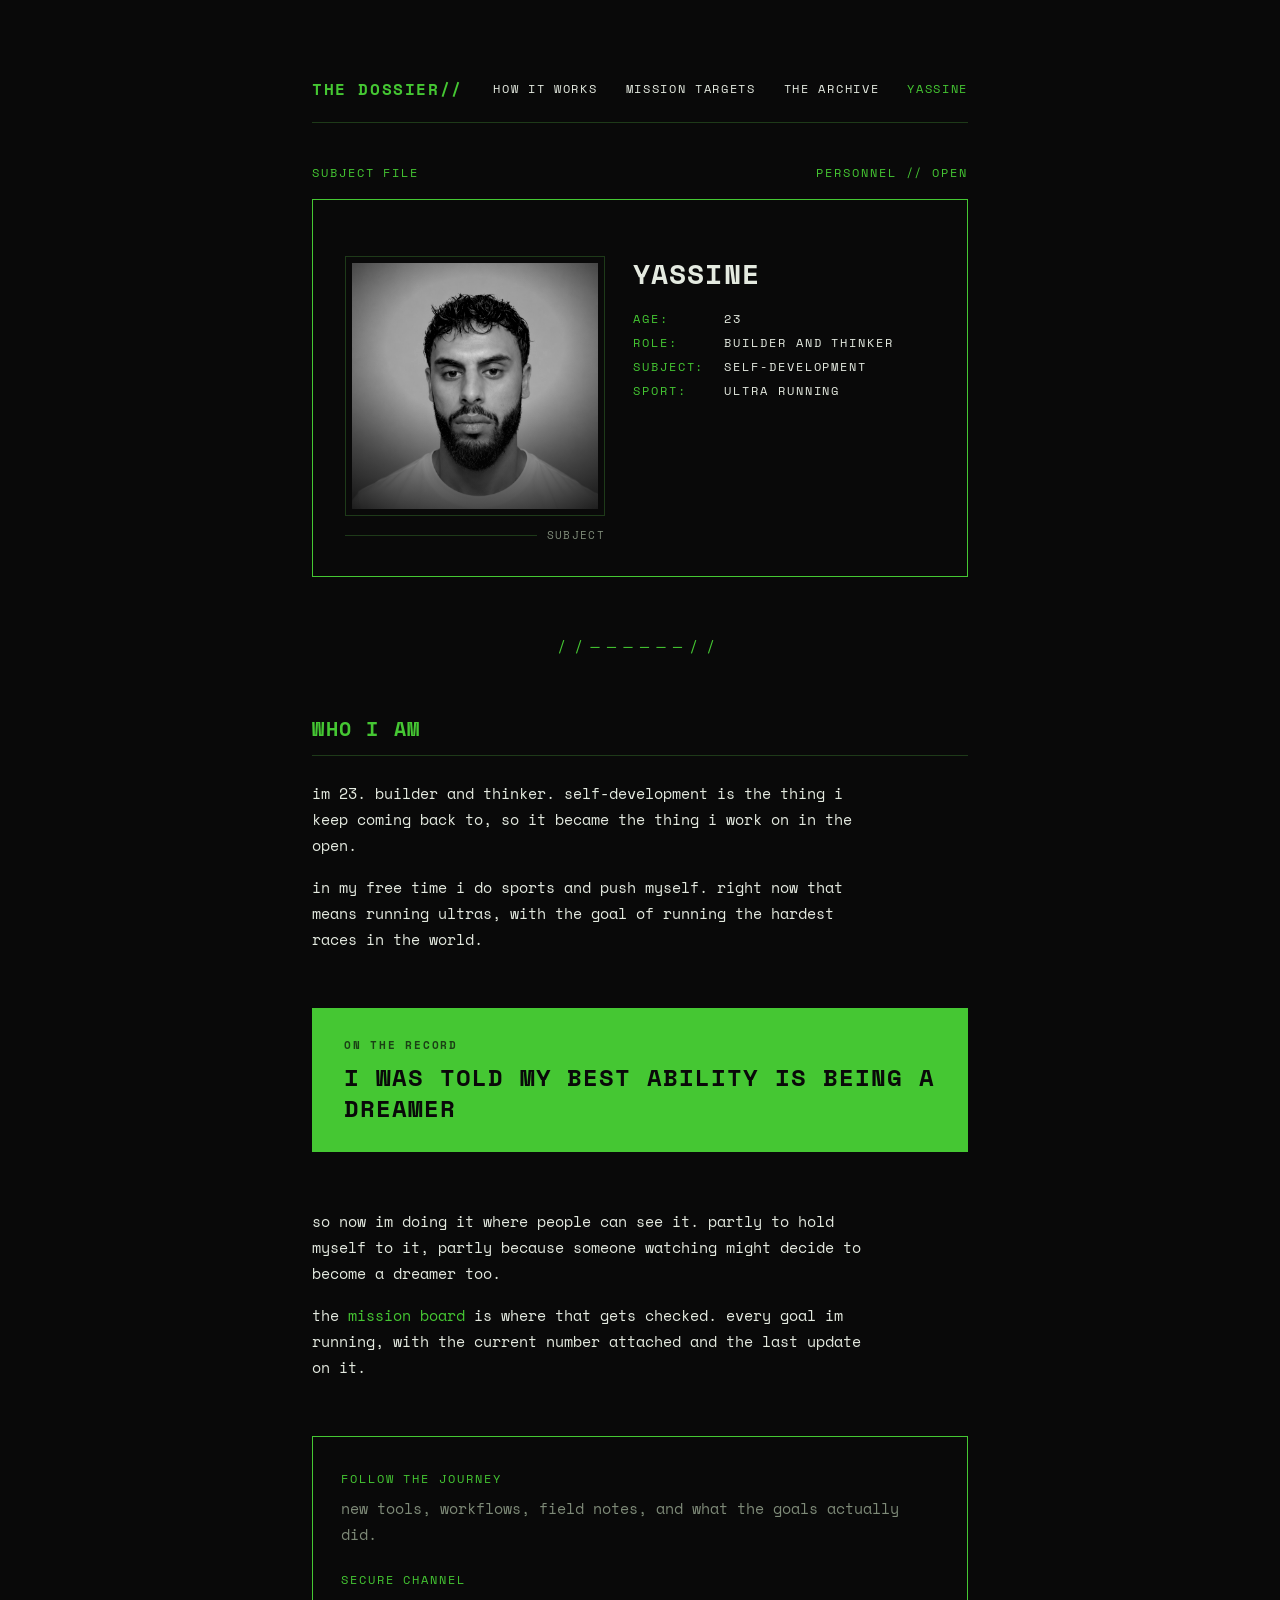
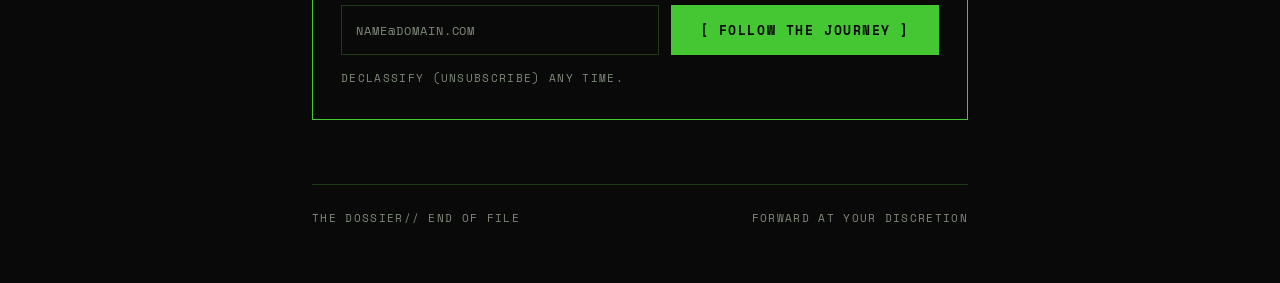
==== about.html @ 1cad30ea "Reframe the homepage on the brand brief, split out about/archive/mission Homepage now states the bri" ====
<!doctype html>
<html lang="en">
<head>
<meta charset="utf-8">
<meta name="viewport" content="width=device-width,initial-scale=1">
<meta name="color-scheme" content="dark">
<title>Yassine // THE DOSSIER</title>
<meta name="description" content="23, builder and thinker. I run the self-development experiments in public, and I run ultras. The person behind the Dossier.">
<meta property="og:title" content="Yassine // THE DOSSIER">
<meta property="og:description" content="23, builder and thinker. Self-development, tested in public. Ultra runner working toward the hardest races in the world.">
<meta property="og:type" content="profile">
<link rel="preconnect" href="https://fonts.googleapis.com">
<link rel="preconnect" href="https://fonts.gstatic.com" crossorigin>
<link href="https://fonts.googleapis.com/css2?family=Space+Mono:wght@400;700&display=swap" rel="stylesheet">
<link rel="stylesheet" href="assets/dossier.css">
<style>
  /* Subject photograph. Grayscale and framed, per the imagery rule:
     no colour, no radius. Square crop weighted to the face. */
  .subject{display:flex;gap:28px;flex-wrap:wrap;align-items:flex-start;margin-top:24px}
  .subject .plate{flex:none;width:260px;max-width:100%}
  .subject .shot{position:relative;line-height:0}
  .subject .shot img{width:100%;aspect-ratio:1/1;object-fit:cover;object-position:50% 20%;
    filter:grayscale(1) brightness(.92) contrast(1.12)}
  /* The studio backdrop falls to ink at the edges, so the plate sits on the
     black page instead of punching a grey hole in it. */
  .subject .shot::after{content:"";position:absolute;inset:0;pointer-events:none;
    background:radial-gradient(120% 95% at 50% 34%,
      rgba(9,9,9,0) 30%, rgba(9,9,9,.55) 58%, rgba(9,9,9,.92) 82%, var(--ink) 100%)}
  .subject .read{flex:1;min-width:260px}
  .leader{display:flex;align-items:center;gap:10px;margin-top:10px}
  .leader .line{flex:1;height:1px;background:var(--line-dim)}
</style>
</head>
<body data-signup-success="On the list. New field notes will find you.">
<div class="stage narrow">

  <div class="nav">
    <a class="logo" href="home.html">The Dossier//</a>
    <div class="links">
      <a href="home.html">How it works</a>
      <a href="mission.html">Mission targets</a>
      <a href="archive.html">The archive</a>
      <a href="about.html" style="color:var(--accent)">Yassine</a>
    </div>
  </div>

  <div class="filehead" style="margin:40px 0 16px">
    <span>Subject file</span>
    <span>Personnel // Open</span>
  </div>

  <div class="frame" style="padding:32px">
    <div class="subject">
      <div class="plate">
        <div class="frame dim" style="padding:6px">
          <div class="shot">
            <img src="uploads/portrait.jpg" alt="Yassine, photographed straight on against a plain backdrop.">
          </div>
        </div>
        <div class="leader">
          <span class="line"></span>
          <span class="micro" style="flex:none">Subject</span>
        </div>
      </div>
      <div class="read">
        <div class="h1" style="margin-bottom:16px">Yassine</div>
        <div class="kv">
          <span class="k">Age:</span><span class="v">23</span>
          <span class="k">Role:</span><span class="v">Builder and thinker</span>
          <span class="k">Subject:</span><span class="v">Self-development</span>
          <span class="k">Sport:</span><span class="v">Ultra running</span>
        </div>
      </div>
    </div>
  </div>

  <div class="divider">//──────//</div>

  <section>
    <div class="h2">Who i am</div>
    <hr class="rule">
    <div style="margin-top:24px">
      <p>im 23. builder and thinker. self-development is the thing i keep coming back to, so it became the thing i work on in the open.</p>
      <p>in my free time i do sports and push myself. right now that means running ultras, with the goal of running the hardest races in the world.</p>
    </div>
  </section>

  <div style="background:var(--accent);color:var(--ink);padding:28px 32px;margin-top:56px">
    <div style="font-size:11px;line-height:18px;letter-spacing:.16em;text-transform:uppercase;font-weight:700;opacity:.7">On the record</div>
    <div style="font-size:clamp(17px,3.2vw,24px);line-height:1.3;font-weight:700;letter-spacing:.04em;text-transform:uppercase;margin-top:8px">I was told my best ability is being a dreamer</div>
  </div>

  <section style="margin-top:56px">
    <div style="margin-top:0">
      <p>so now im doing it where people can see it. partly to hold myself to it, partly because someone watching might decide to become a dreamer too.</p>
      <p>the <a href="mission.html">mission board</a> is where that gets checked. every goal im running, with the current number attached and the last update on it.</p>
    </div>
  </section>

  <section id="clearance" data-signup="dossier-about" style="margin-top:56px">
    <div class="frame" data-signup-box style="padding:32px 28px">
      <div class="meta" style="margin-bottom:6px">Follow the journey</div>
      <p style="margin:0 0 20px;color:var(--muted)">new tools, workflows, field notes, and what the goals actually did.</p>
      <form class="capture" data-signup-form novalidate>
        <label class="lab" for="emailAbout" style="width:100%;margin-bottom:0">Secure channel</label>
        <input id="emailAbout" name="email" class="input" type="email" required
               placeholder="name@domain.com" autocomplete="email" spellcheck="false" data-signup-input>
        <button type="submit" class="btn solid" data-signup-btn>[ Follow the journey ]</button>
      </form>
      <div class="status micro" data-signup-status>Declassify (unsubscribe) any time.</div>
    </div>

    <div class="frame dim" data-signup-onfile style="display:none;padding:14px 20px;
         justify-content:space-between;align-items:center;gap:12px;flex-wrap:wrap">
      <span class="meta">On the list: <span data-signup-onfile-email style="color:var(--phosphor)"></span></span>
      <a class="btn sm" href="mission.html" style="flex:none">[ Mission board → ]</a>
    </div>
  </section>

  <div class="foot">
    <span class="micro">The Dossier// End of file</span>
    <span class="micro">Forward at your discretion</span>
  </div>

</div>

<script src="assets/signup.js?v=2"></script>
</body>
</html>
---- assets/dossier.css ----
/* THE DOSSIER — design system v2
   Black is the paper. Green is the signal. One typeface. Lines, not fills. */

:root{
  --ink:#090909;
  --accent:#45C733;
  --accent-bright:#5FE04A;
  --line-dim:#1E3A19;
  --phosphor:#E4EAE0;
  --muted:#7E8A78;

  --font-mono:'Space Mono',ui-monospace,'SF Mono',Menlo,Consolas,monospace;

  --container-page:1120px;
  --container-reading:720px;
}

*{box-sizing:border-box}
html{background:var(--ink);-webkit-text-size-adjust:100%}
body{
  margin:0;background:var(--ink);color:var(--phosphor);
  font-family:var(--font-mono);font-size:15px;line-height:26px;
  -webkit-font-smoothing:antialiased;
}
::selection{background:var(--accent);color:var(--ink)}
a{color:var(--accent);text-decoration:none}
a:hover{color:var(--accent-bright)}
p{margin:0 0 16px;max-width:62ch}
img,video{max-width:100%;display:block}
hr.rule{border:0;border-top:1px solid var(--line-dim);margin:12px 0 0}

.stage{max-width:var(--container-page);margin:0 auto;padding:56px 32px}
.stage.narrow{max-width:var(--container-reading)}
@media(max-width:600px){ .stage{padding:32px 20px} }

/* type roles */
.meta{color:var(--accent);font-size:12px;line-height:20px;letter-spacing:.16em;text-transform:uppercase}
.micro{font-size:11px;line-height:18px;letter-spacing:.12em;text-transform:uppercase;color:var(--muted)}
.h1{color:var(--phosphor);font-size:28px;line-height:36px;font-weight:700;letter-spacing:.04em;text-transform:uppercase}
.h2{color:var(--accent);font-size:20px;line-height:28px;font-weight:700;letter-spacing:.08em;text-transform:uppercase}
.display{
  color:var(--accent);font-weight:700;text-transform:uppercase;
  font-size:clamp(26px,5.2vw,44px);line-height:1.2;letter-spacing:.04em;
}

.cursor{display:inline-block;width:.55em;height:1em;vertical-align:-.12em;background:var(--accent-bright)}
@media(prefers-reduced-motion:no-preference){
  .cursor{animation:blink 1.1s steps(1) infinite}
  @keyframes blink{50%{opacity:0}}
}

/* structure */
.frame{border:1px solid var(--accent)}
.frame.dim{border-color:var(--line-dim)}
.divider{text-align:center;color:var(--accent);letter-spacing:.5em;margin:56px 0}

.filehead{
  display:flex;justify-content:space-between;gap:16px;flex-wrap:wrap;
  color:var(--accent);font-size:12px;line-height:20px;letter-spacing:.16em;text-transform:uppercase;
}

.nav{
  display:flex;justify-content:space-between;align-items:center;gap:24px;flex-wrap:wrap;
  padding:20px 0;border-bottom:1px solid var(--line-dim);
}
.nav .logo{color:var(--accent);font-weight:700;font-size:16px;letter-spacing:.1em;text-transform:uppercase}
.nav .links{display:flex;gap:28px;align-items:center;flex-wrap:wrap}
.nav .links a{font-size:12px;letter-spacing:.14em;text-transform:uppercase;color:var(--phosphor)}
.nav .links a:hover{color:var(--accent-bright)}

.foot{
  border-top:1px solid var(--line-dim);margin-top:64px;padding-top:24px;
  display:flex;justify-content:space-between;gap:16px;flex-wrap:wrap;
}

/* buttons */
.btn{
  display:inline-block;border:1px solid var(--accent);color:var(--accent);
  padding:14px 28px;font-size:13px;letter-spacing:.12em;text-transform:uppercase;
  font-family:var(--font-mono);background:transparent;cursor:pointer;white-space:nowrap;
}
.btn:hover{border-color:var(--accent-bright);color:var(--accent-bright)}
.btn.solid{background:var(--accent);color:var(--ink);font-weight:700}
.btn.solid:hover{background:var(--accent-bright);border-color:var(--accent-bright);color:var(--ink)}
.btn.sm{padding:9px 18px;font-size:12px}
.btn[disabled]{border-color:var(--line-dim);color:var(--line-dim);background:transparent;cursor:not-allowed}
.btn.solid[disabled]{background:var(--line-dim);color:var(--muted)}

/* inputs */
.lab{display:block;color:var(--accent);font-size:12px;letter-spacing:.16em;text-transform:uppercase;margin-bottom:8px}
.input{
  width:100%;background:transparent;border:1px solid var(--line-dim);color:var(--phosphor);
  font-family:var(--font-mono);font-size:14px;line-height:22px;padding:12px 14px;
  caret-color:var(--accent-bright);border-radius:0;
}
.input::placeholder{color:var(--muted);text-transform:uppercase;letter-spacing:.08em;font-size:12px}
.input:focus{outline:none;border-color:var(--accent)}
.capture{display:flex;gap:12px;flex-wrap:wrap;margin:0}
.capture .input{flex:1;min-width:220px}
.capture .btn{flex:none}

.status{margin-top:14px;min-height:18px}
.status.ok{color:var(--accent)}
.status.err{color:var(--accent-bright)}

/* tags + key-value */
.tag{display:inline-block;border:1px solid var(--accent);color:var(--accent);padding:4px 12px;
  font-size:11px;letter-spacing:.14em;text-transform:uppercase}
.tag.solid{background:var(--accent);color:var(--ink);font-weight:700}
.tag.dim{border-color:var(--line-dim);color:var(--muted)}

.kv{display:grid;grid-template-columns:max-content 1fr;gap:2px 20px}
.kv .k{color:var(--accent);font-size:12px;letter-spacing:.16em;text-transform:uppercase;line-height:22px}
.kv .v{color:var(--phosphor);font-size:12px;letter-spacing:.16em;text-transform:uppercase;line-height:22px}
@media(max-width:520px){ .kv{grid-template-columns:1fr;gap:0 0} .kv .v{margin-bottom:10px} }

/* numbered file rows */
.filerow{display:flex;gap:20px;padding:24px 0;border-top:1px solid var(--line-dim)}
.filerow:last-child{border-bottom:1px solid var(--line-dim)}
.filerow .no{color:var(--accent);font-weight:700;font-size:13px;letter-spacing:.12em;flex:none;padding-top:2px}
.filerow .body{flex:1}
.filerow .ttl{color:var(--phosphor);font-weight:700;font-size:14px;letter-spacing:.06em;
  text-transform:uppercase;margin-bottom:6px}
.filerow p{margin:0;color:var(--muted)}

/* code / prompt blocks */
.boxhead{display:flex;justify-content:space-between;align-items:center;gap:12px;
  padding:14px 20px;border-bottom:1px solid var(--line-dim)}
pre.prompt{
  margin:0;padding:20px;font-size:13px;line-height:22px;color:var(--phosphor);
  white-space:pre-wrap;overflow-x:auto;font-family:var(--font-mono);
}
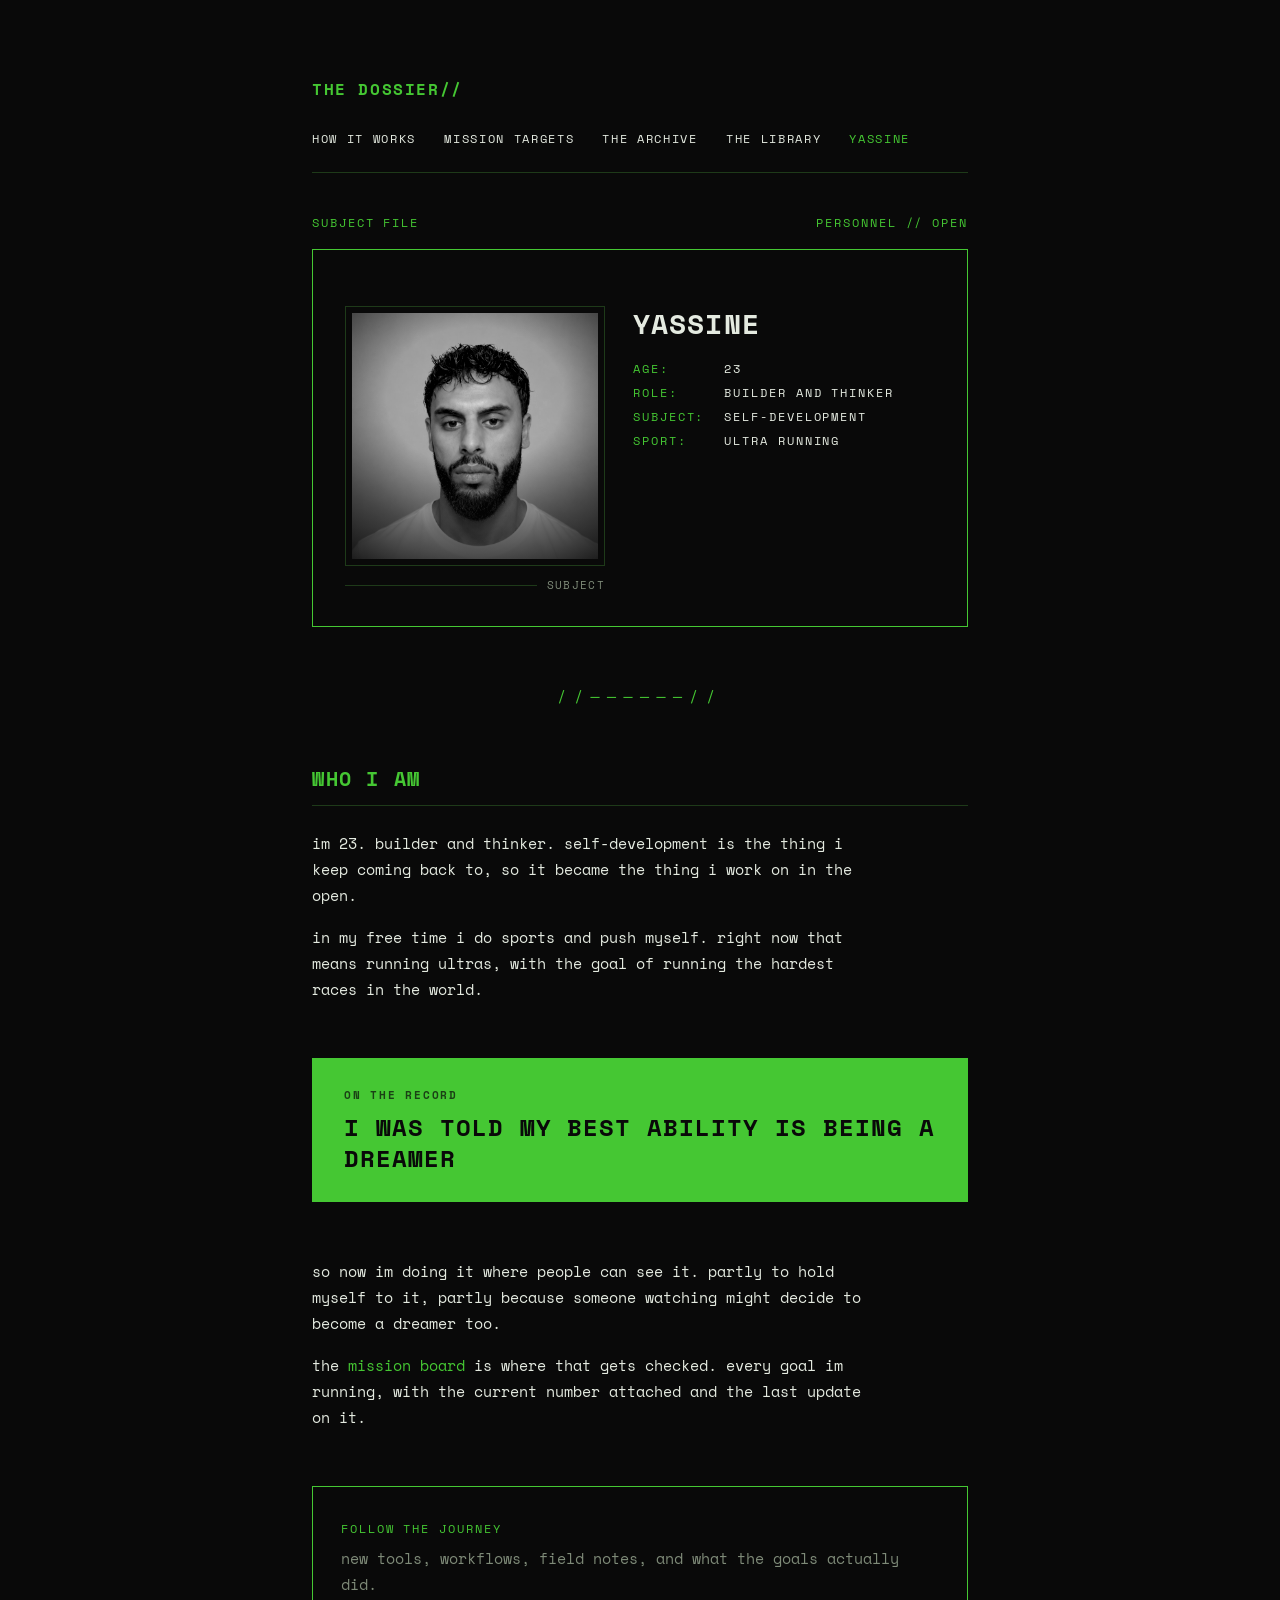
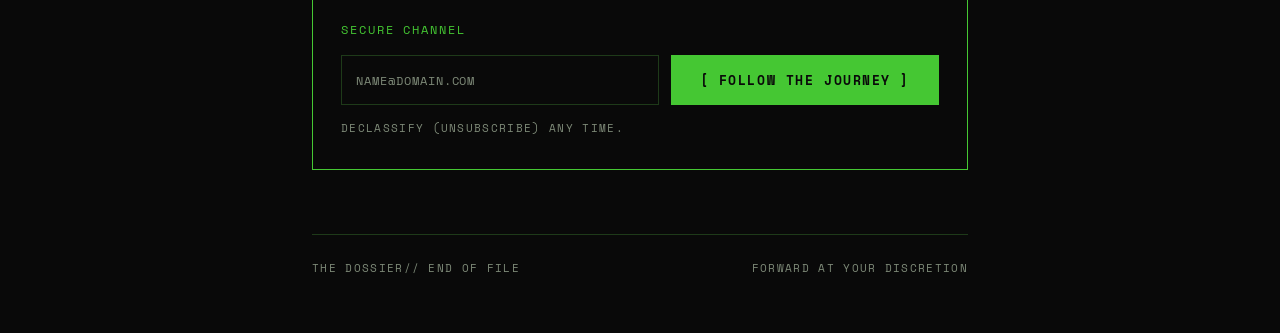
==== commit 215d8f95: "Add the library, pull Method and Coverage pending copy Method and Coverage come out of the homepage " ====
--- a/about.html
+++ b/about.html
@@ -40,6 +40,7 @@
       <a href="home.html">How it works</a>
       <a href="mission.html">Mission targets</a>
       <a href="archive.html">The archive</a>
+      <a href="library.html">The library</a>
       <a href="about.html" style="color:var(--accent)">Yassine</a>
     </div>
   </div>
